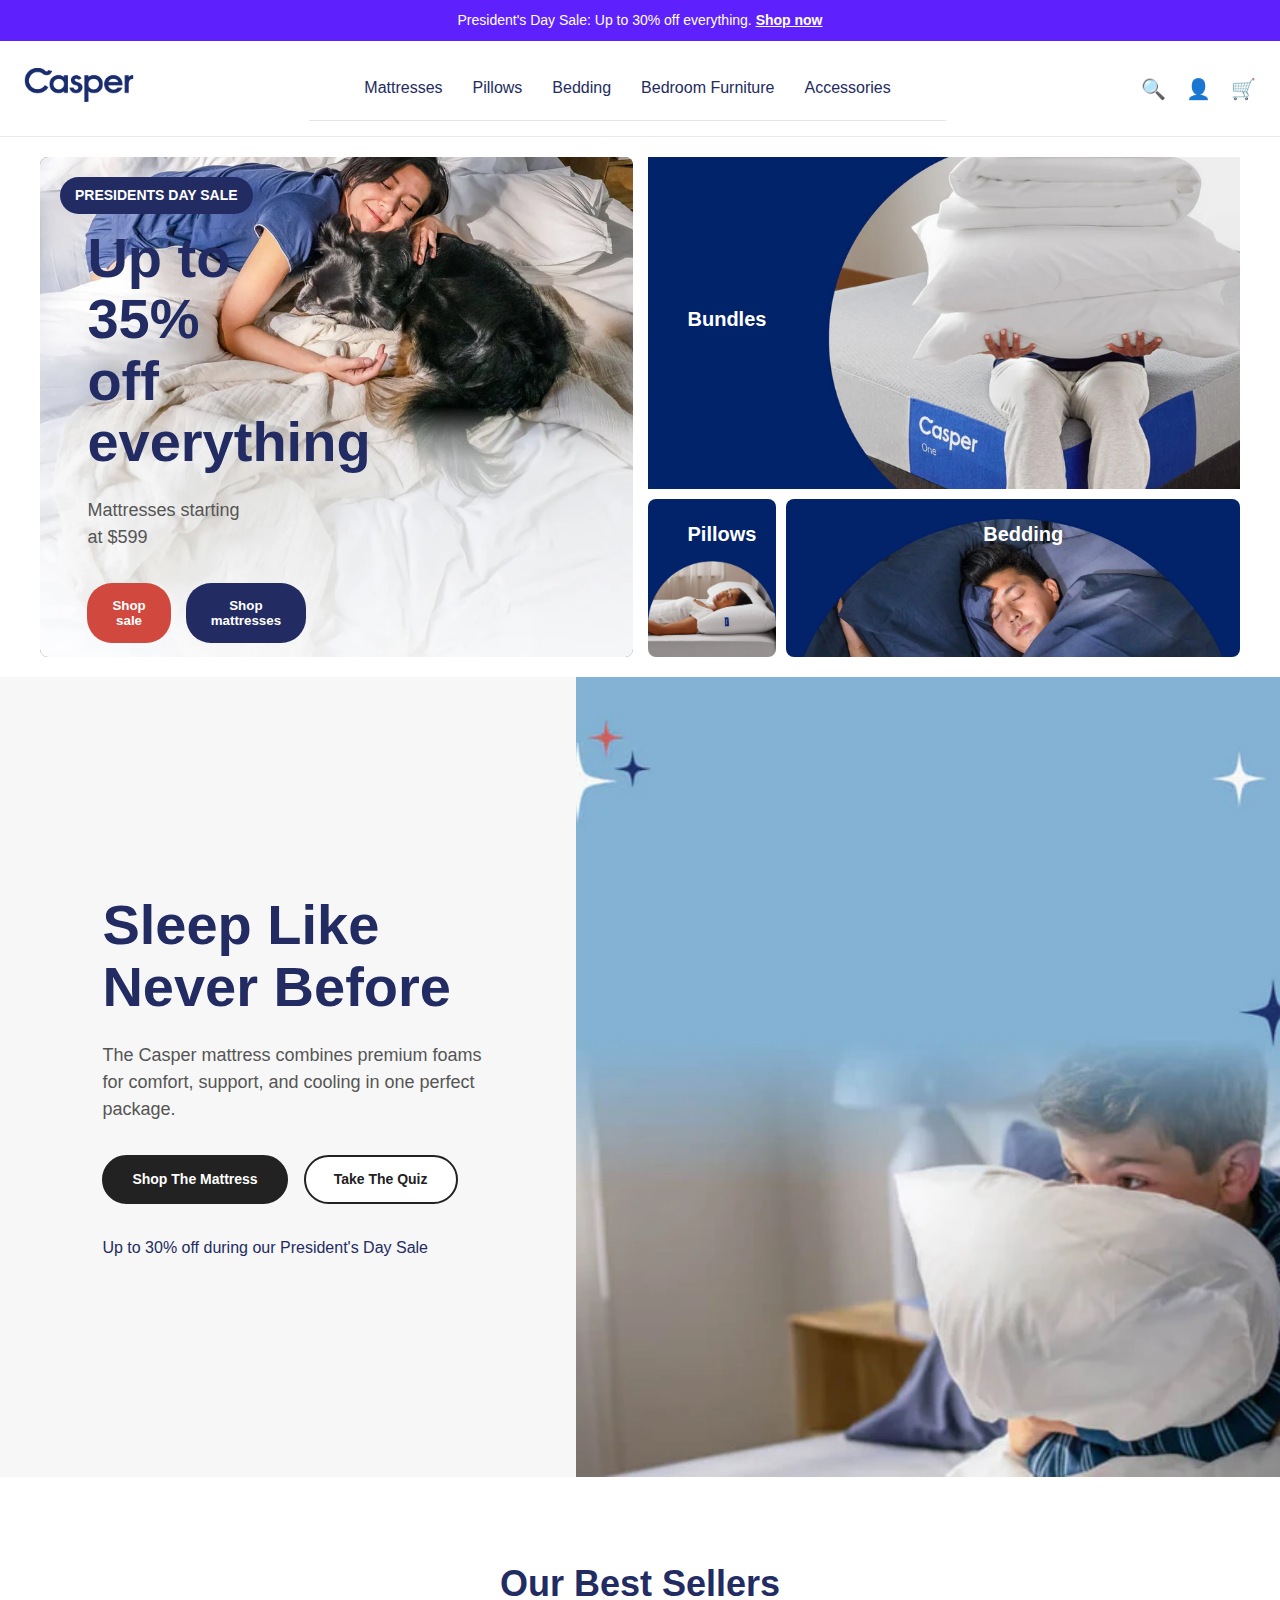
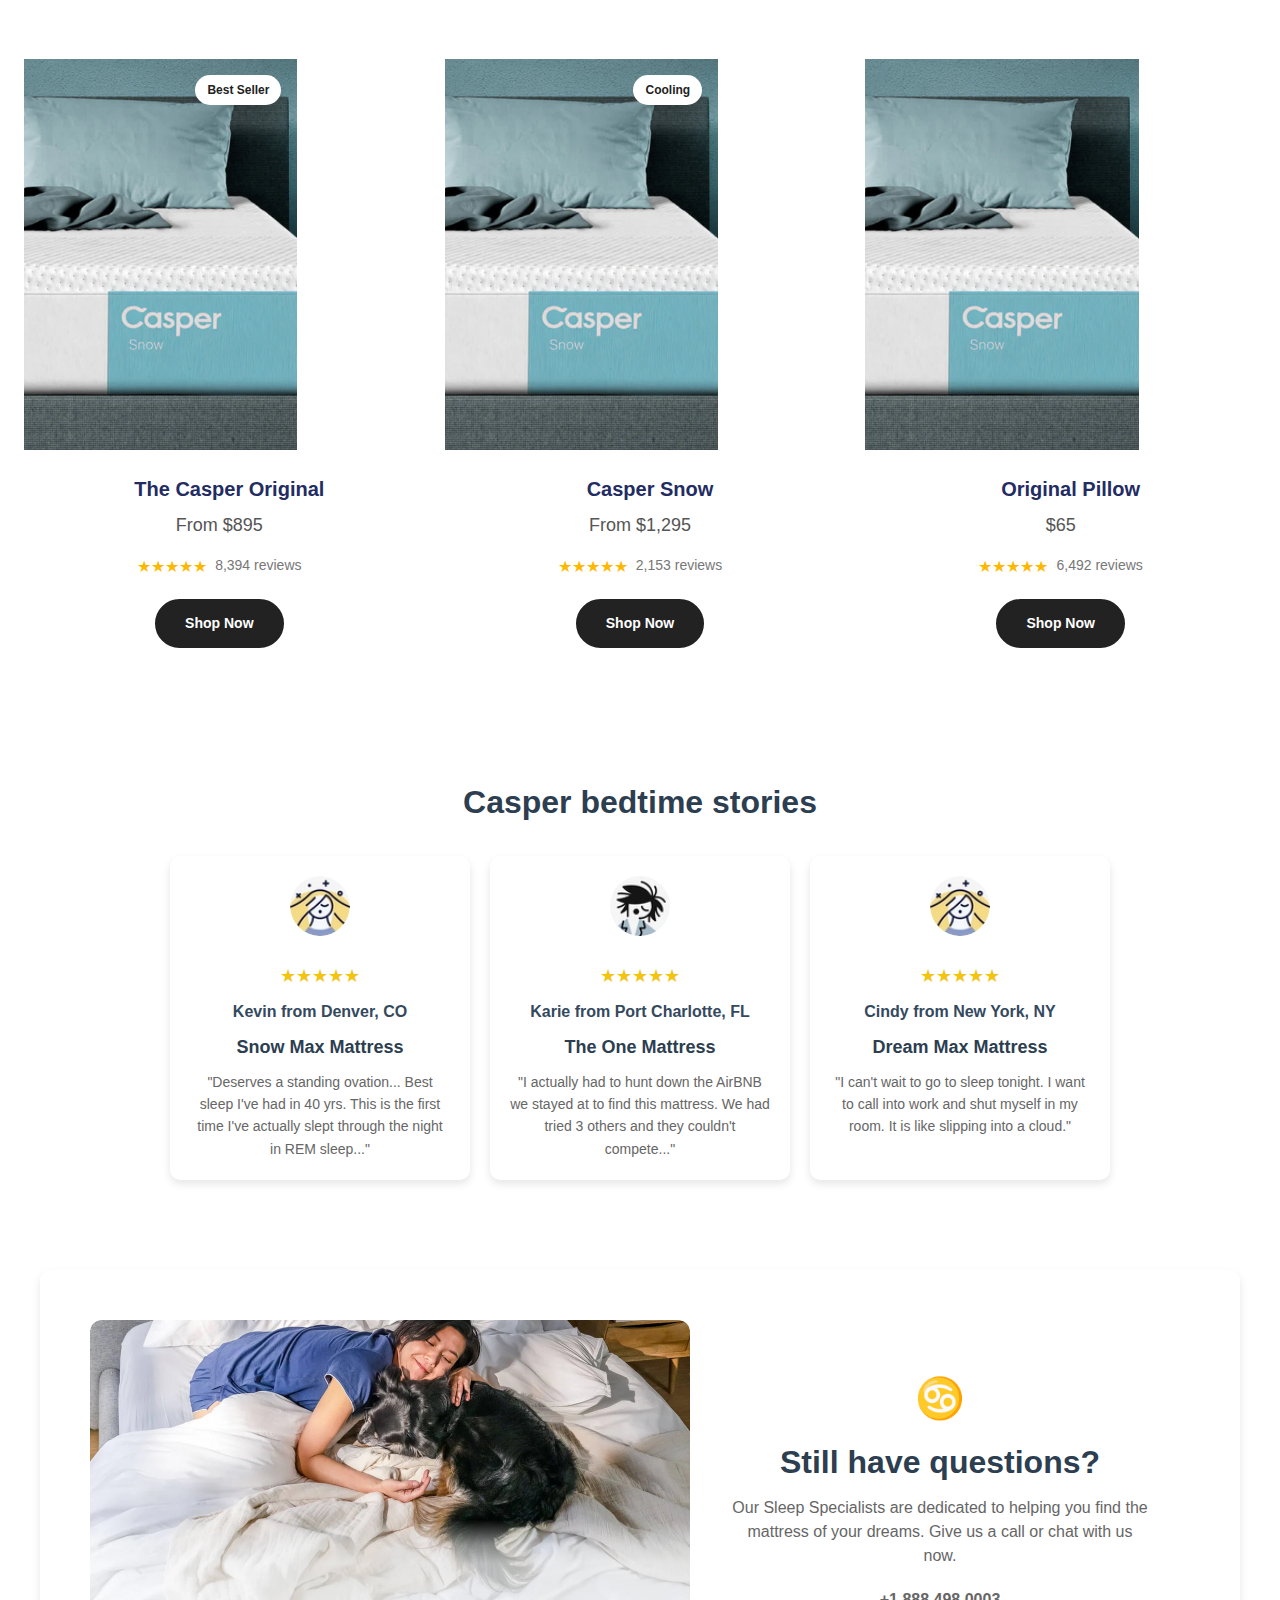
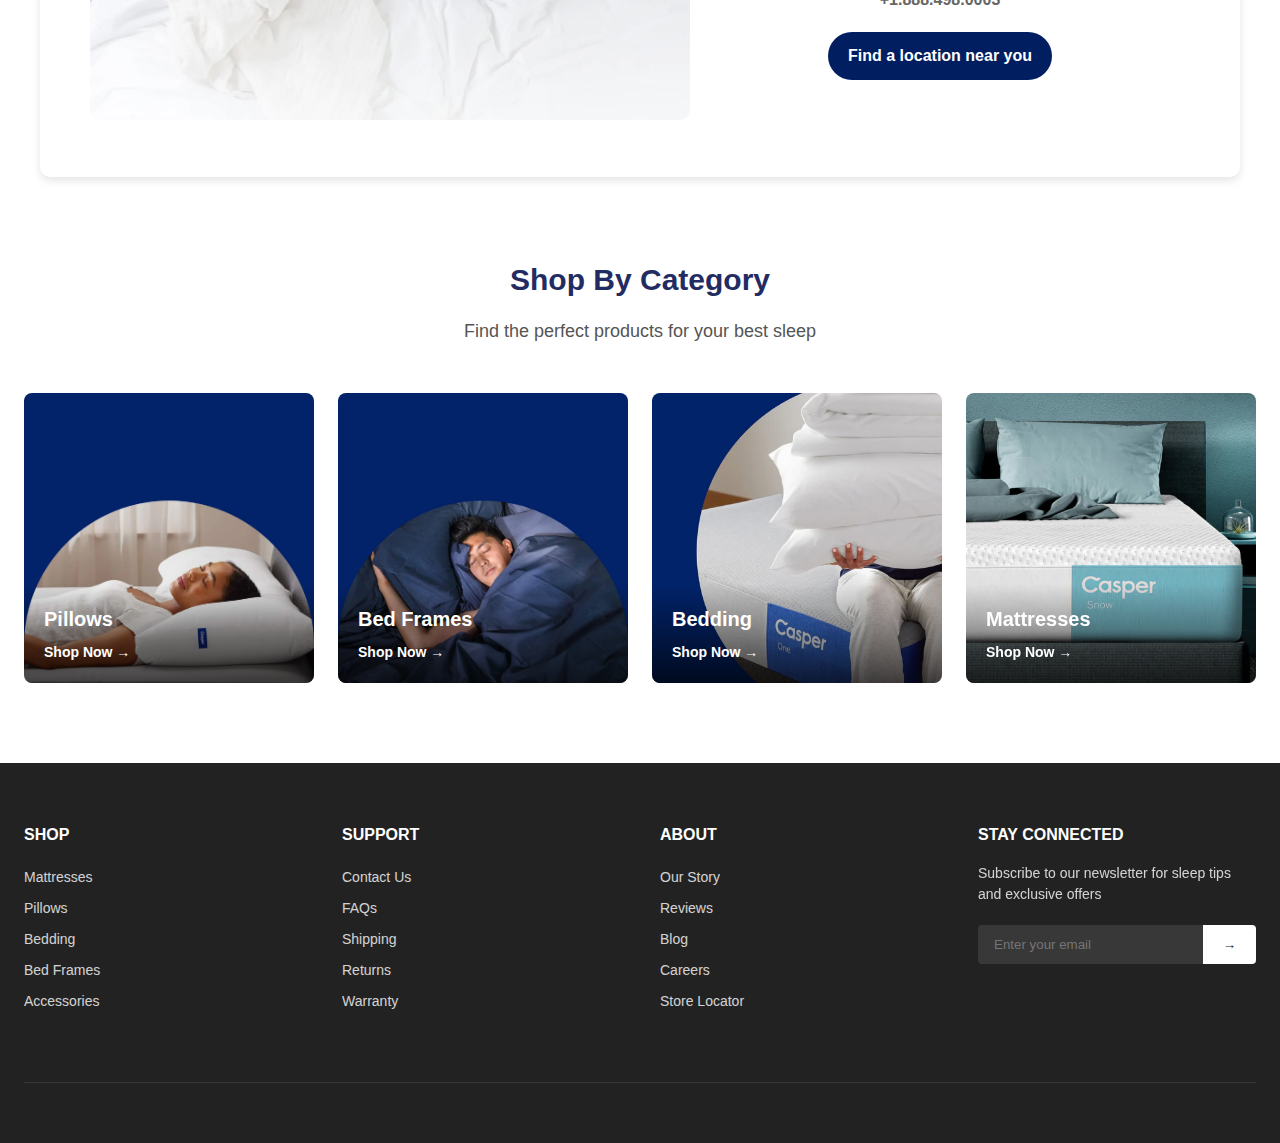
==== index.html @ 7352147d "Rename main.html to index.html" ====
<!DOCTYPE html>
<html lang="en">
<head>
    <meta charset="UTF-8">
    <meta name="viewport" content="width=device-width, initial-scale=1.0">
    <title>Casper | Award-Winning Sleep Products</title>
    <link rel="stylesheet" href="style.css">
</head>
<body>
    <!-- Announcement Bar -->
    <div class="announcement-bar">
        President's Day Sale: Up to 30% off everything. <a href="#">Shop now</a>
    </div>
    
    <!-- Header -->
    <header>
        <div class="container">
            <div class="header-content">
                <div class="mobile-menu-toggle">☰</div>
                <div class="logo">
                    <img src="source\Casper-Logo-PNG-File.png" alt="My Logo" class="logo-image">
                </div>
                <nav class="main-nav">
                    <a href="#" class="main-nav-item">Mattresses</a>
                    <a href="#" class="main-nav-item">Pillows</a>
                    <a href="#" class="main-nav-item">Bedding</a>
                    <a href="#" class="main-nav-item">Bedroom Furniture</a>
                    <a href="#" class="main-nav-item">Accessories</a>
                </nav>
                <div class="header-icons">
                    <a href="#" class="header-icon">🔍</a>
                    <a href="#" class="header-icon">👤</a>
                    <a href="#" class="header-icon">🛒</a>
                </div>
            </div>
        </div>
    </header>
     <!-- Hero section and product grid -->
     <div class="hero-container">
        <!-- Left hero section -->
        <div class="hero-left" >
            <img src="source\Prez-Day-HP-Hero-Category-V5-Opti.webp" alt="mattress with person and dog" class="hero-image" style=" width: 100% ; height: 100%;">
            <div class="sale-badge">PRESIDENTS DAY SALE</div>
            <div class="hero-content" style="margin-top: 5%;">
                <h1 class="hero-title">Up to 35% off everything</h1>
                <p class="hero-subtitle">Mattresses starting at $599</p>
                <div class="button-container">
                    <button class="red-button">Shop sale</button>
                    <button class="blue-button">Shop mattresses</button>
                </div>
            </div>
        </div>
        
        <!-- Right product sections -->
        <div class="product-grid">
            <div class="product-section" style="height: 100%; flex-direction: column; background-image: url('source/Category_Home_Page_Hero_Banner_TOP_3x2_BUNDLES.webp'); background-size: cover; background-position: center; background-repeat: no-repeat; color: white; padding: 20px;">
                <h2 class="product-title">Bundles</h2>
            </div>
            
            <div style="display: flex; gap: 10px; height: 50%;">
                <a href="page2.html" style="text-decoration: none; color: inherit;">
                <div class="product-section2" style="background-image: url('source/Category-Pillows-V2.webp'); background-size: cover; background-position: center; background-repeat: no-repeat; color: white; padding: 20px;">
                    <h2 class="product-title">Pillows</h2>
                </div>
            </a>
                <div class="product-section2" style="background-image: url('source/Category-Bedding-V2.webp'); background-size: cover; background-position: center; background-repeat: no-repeat; color: white; padding: 20px;">
                    <h2 class="product-title">Bedding</h2>
                </div>
            
            </div>
        </div>
    </div>
    
    <!-- Chat button -->
    <button class="chat-button">
        <span class="chat-icon">↻</span>
        Chat
    </button>

    <!-- Hero Section -->
    <section class="hero">
        <div class="hero-content">
            <h1 class="hero-title">Sleep Like Never Before</h1>
            <p class="hero-subtitle">The Casper mattress combines premium foams for comfort, support, and cooling in one perfect package.</p>
            <div class="hero-cta-container">
                <a href="#" class="btn btn-primary">Shop The Mattress</a>
                <a href="#" class="btn btn-secondary">Take The Quiz</a>
            </div>
            <p>Up to 30% off during our President's Day Sale</p>
        </div>
        <div class="hero-image">
            <img src="source/Presidents_Day_Sale_-_Skinny_banner_Mobile_v3.webp" alt="Casper mattress in stylish bedroom">
        </div>
    </section>
    
    <!-- Featured Products Section -->
    <section class="featured-products">
        <div class="container">
            <h2 class="section-title">Our Best Sellers</h2>
            <div class="products-grid">
                <div class="product-card">
                    <div class="product-image">
                        <img src="source/Snow-Scale-Correction-Opti.webp" alt="Casper Original Mattress">
                        <div class="product-badge">Best Seller</div>
                    </div>
                    <h3 class="product-title">The Casper Original</h3>
                    <p class="product-price">From $895</p>
                    <div class="product-rating">
                        <div class="product-rating-stars">★★★★★</div>
                        <div class="product-rating-count">8,394 reviews</div>
                    </div>
                    <a href="#" class="btn btn-primary">Shop Now</a>
                </div>
                
                <div class="product-card">
                    <div class="product-image">
                        <img src="source/Snow-Scale-Correction-Opti.webp" alt="Casper Snow Mattress">
                        <div class="product-badge">Cooling</div>
                    </div>
                    <h3 class="product-title">Casper Snow</h3>
                    <p class="product-price">From $1,295</p>
                    <div class="product-rating">
                        <div class="product-rating-stars">★★★★★</div>
                        <div class="product-rating-count">2,153 reviews</div>
                    </div>
                    <a href="#" class="btn btn-primary">Shop Now</a>
                </div>
                
                <div class="product-card">
                    <div class="product-image">
                        <img src="source/Snow-Scale-Correction-Opti.webp" alt="Casper Original Pillow">
                    </div>
                    <h3 class="product-title">Original Pillow</h3>
                    <p class="product-price">$65</p>
                    <div class="product-rating">
                        <div class="product-rating-stars">★★★★★</div>
                        <div class="product-rating-count">6,492 reviews</div>
                    </div>
                    <a href="#" class="btn btn-primary">Shop Now</a>
                </div>
            </div>
        </div>
    </section>
    
    <!-- Testimonial Section -->
    <section class="testimonial-section">
        <h2 class="testimonial-title">Casper bedtime stories</h2>
        <div class="testimonial-container">
            <div class="testimonial-card">
                <img src="source/Mermaid_Hair.avif" alt="User Avatar" class="testimonial-avatar">
                <div class="testimonial-stars">★★★★★</div>
                <p class="testimonial-name">Kevin from Denver, CO</p>
                <h3 class="testimonial-product">Snow Max Mattress</h3>
                <p class="testimonial-text">"Deserves a standing ovation... Best sleep I've had in 40 yrs. This is the first time I've actually slept through the night in REM sleep..."</p>
            </div>

            <div class="testimonial-card">
                <img src="source/Messy_Hair.webp" alt="User Avatar" class="testimonial-avatar">
                <div class="testimonial-stars">★★★★★</div>
                <p class="testimonial-name">Karie from Port Charlotte, FL</p>
                <h3 class="testimonial-product">The One Mattress</h3>
                <p class="testimonial-text">"I actually had to hunt down the AirBNB we stayed at to find this mattress. We had tried 3 others and they couldn't compete..."</p>
            </div>

            <div class="testimonial-card">
                <img src="source/Mermaid_Hair.avif" alt="User Avatar" class="testimonial-avatar">
                <div class="testimonial-stars">★★★★★</div>
                <p class="testimonial-name">Cindy from New York, NY</p>
                <h3 class="testimonial-product">Dream Max Mattress</h3>
                <p class="testimonial-text">"I can't wait to go to sleep tonight. I want to call into work and shut myself in my room. It is like slipping into a cloud."</p>
            </div>
        </div>
    </section>
    
    <!-- Help Section -->
    <section class="help-section">
        <div class="help-image">
            <img src="source/Prez-Day-HP-Hero-Category-V5-Opti.webp" alt="Casper Store">
        </div>
        <div class="help-content">
            <div class="help-icon">♋</div>
            <h2>Still have questions?</h2>
            <p>Our Sleep Specialists are dedicated to helping you find the mattress of your dreams. Give us a call or chat with us now.</p>
            <p class="phone-number">+1.888.498.0003</p>
            <button class="help-button">Find a location near you</button>
        </div>
    </section>
    
    <!-- Collections Section -->
    <section class="collections">
        <div class="container">
            <h2 class="collections-title">Shop By Category</h2>
            <p class="collections-subtitle">Find the perfect products for your best sleep</p>
            <div class="collections-grid">
                <div class="collection-card">
                    <img src="source/Category-Pillows-V2.webp" alt="Pillows" class="collection-image">
                    <div class="collection-overlay">
                        <h3 class="collection-title">Pillows</h3>
                        <a href="#" class="collection-link">Shop Now →</a>
                    </div>
                </div>
                
                <div class="collection-card">
                    <img src="source/Category-Bedding-V2.webp" alt="Bed Frames" class="collection-image">
                    <div class="collection-overlay">
                        <h3 class="collection-title">Bed Frames</h3>
                        <a href="#" class="collection-link">Shop Now →</a>
                    </div>
                </div>
                
                <div class="collection-card">
                    <img src="source/Category_Home_Page_Hero_Banner_TOP_3x2_BUNDLES.webp" alt="Bedding" class="collection-image">
                    <div class="collection-overlay">
                        <h3 class="collection-title">Bedding</h3>
                        <a href="#" class="collection-link">Shop Now →</a>
                    </div>
                </div>
                
                <div class="collection-card">
                    <img src="source/Snow-Scale-Correction-Opti.webp" alt="Mattresses" class="collection-image">
                    <div class="collection-overlay">
                        <h3 class="collection-title">Mattresses</h3>
                        <a href="#" class="collection-link">Shop Now →</a>
                    </div>
                </div>
            </div>
        </div>
    </section>
    
    <!-- Footer -->
    <footer>
        <div class="container">
            <div class="footer-content">
                <div class="footer-column">
                    <h3>Shop</h3>
                    <ul class="footer-links">
                        <li class="footer-link"><a href="#">Mattresses</a></li>
                        <li class="footer-link"><a href="#">Pillows</a></li>
                        <li class="footer-link"><a href="#">Bedding</a></li>
                        <li class="footer-link"><a href="#">Bed Frames</a></li>
                        <li class="footer-link"><a href="#">Accessories</a></li>
                    </ul>
                </div>
                
                <div class="footer-column">
                    <h3>Support</h3>
                    <ul class="footer-links">
                        <li class="footer-link"><a href="#">Contact Us</a></li>
                        <li class="footer-link"><a href="#">FAQs</a></li>
                        <li class="footer-link"><a href="#">Shipping</a></li>
                        <li class="footer-link"><a href="#">Returns</a></li>
                        <li class="footer-link"><a href="#">Warranty</a></li>
                    </ul>
                </div>
                
                <div class="footer-column">
                    <h3>About</h3>
                    <ul class="footer-links">
                        <li class="footer-link"><a href="#">Our Story</a></li>
                        <li class="footer-link"><a href="#">Reviews</a></li>
                        <li class="footer-link"><a href="#">Blog</a></li>
                        <li class="footer-link"><a href="#">Careers</a></li>
                        <li class="footer-link"><a href="#">Store Locator</a></li>
                    </ul>
                </div>
                
                <div class="footer-column newsletter">
                    <h3>Stay Connected</h3>
                    <p class="newsletter-description">Subscribe to our newsletter for sleep tips and exclusive offers</p>
                    <form class="newsletter-form">
                        <input type="email" placeholder="Enter your email" class="newsletter-input">
                        <button type="submit" class="newsletter-button">→</button>
                    </form>
                </div>
            </div>
            
            <div class="footer-bottom">
                <div class="footer-logo">
    </footer>
</body>
</html>
---- style.css ----
/* Reset and Base Styles */
        * {
            margin: 0;
            padding: 0;
            box-sizing: border-box;
            font-family: 'Helvetica Neue', Arial, sans-serif;
        }
        
        body {
            color: #212121;
            line-height: 1.5;
            font-size: 16px;
            background-color: #FFFFFF;
        }
        * {
            margin: 0;
            padding: 0;
            box-sizing: border-box;
            font-family: 'Helvetica Neue', Arial, sans-serif;
        }
        
        body {
            background-color: #fff;
            color: #232c62;
        }
        
        /* Top navigation bar */
        .top-nav {
            background-color: #232c62;
            color: white;
            display: flex;
            justify-content: space-between;
            align-items: center;
            padding: 12px 40px;
        }
        
        .nav-left, .nav-right {
            display: flex;
            align-items: center;
        }
        
        .store-link {
            color: white;
            text-decoration: none;
            display: flex;
            align-items: center;
        }
        
        .location-icon {
            margin-right: 8px;
        }
        
        .nav-arrow {
            margin: 0 15px;
            font-size: 18px;
            cursor: pointer;
        }
        
        .support-info {
            text-align: center;
        }
        
        .friend-link {
            color: white;
            text-decoration: none;
            display: flex;
            align-items: center;
        }
        
        /* Main navigation */
        .main-nav {
            display: flex;
            justify-content: space-between;
            align-items: center;
            padding: 20px 40px;
            border-bottom: 1px solid #e6e6e6;
        }
        
        .logo {
            width: 150px;
        }
        
        .nav-links {
            display: flex;
            list-style: none;
            margin-left: 40px;
        }
        
        .nav-links li {
            margin: 0 15px;
        }
        
        .nav-links a {
            text-decoration: none;
            color: #232c62;
            font-weight: 500;
        }
        
        .nav-links a.sale {
            color: #d0483e;
        }
        
        .nav-right-items {
            display: flex;
            align-items: center;
        }
        
        .search-icon, .cart-icon {
            margin-left: 20px;
            font-size: 20px;
            cursor: pointer;
        }
        
        /* Hero section */
        .hero-container {
            display: flex;
            margin-top: 20px;
            padding: 0 40px;
            margin-bottom: 20px;
        }
        
        .hero-left {
            flex: 1;
            position: relative;
            background-color: #5a5a5a;
            border-radius: 8px;
            overflow: hidden;
            margin-right: 5px;
            height: 500px; /* Set a fixed height */
        }
        
        .sale-badge {
            position: absolute;
            background-color: #232c62;
            color: white;
            padding: 8px 15px;
            border-radius: 20px;
            top: 20px;
            left: 20px;
            font-weight: bold;
            font-size: 14px;
        }
        
        .hero-content {
            padding: 40px;
            position: absolute;
            bottom: 0;
            width: 100%;
        }
        
        .hero-title {
            font-size: 36px;
            font-weight: bold;
            color: #232c62;
            margin-bottom: 10px;
        }
        
        .hero-subtitle {
            font-size: 16px;
            color: #232c62;
            margin-bottom: 20px;
        }
        
        .hero-image {
            width: 100%;
            height: 100%;
            object-fit: cover;
        }
        
        .button-container {
            display: flex;
            gap: 15px;
            margin-top: 20px;
        }
        
        .red-button {
            background-color: #d0483e;
            color: white;
            border: none;
            padding: 15px 25px;
            border-radius: 25px;
            font-weight: bold;
            cursor: pointer;
        }
        
        .blue-button {
            background-color: #232c62;
            color: white;
            border: none;
            padding: 15px 25px;
            border-radius: 25px;
            font-weight: bold;
            cursor: pointer;
        }
        
        /* Product sections */
        .product-grid {
            flex: 1;
            display: flex;
            flex-direction: column;
            gap: 10px;
            margin-left: 10px;
            height: 500px; /* Set the same fixed height */
        }
        
        .product-section {
            background-color: #232c62;
            color: white;
            padding: 20px;
            display: flex;
            flex-direction: row;
            justify-content: center;
            height: 50%;
            position: relative;
            overflow: hidden;
    
        }
        .product-section2 {
            background-color: #232c62;
            color: white;
            border-radius: 8px;
            padding: 20px;
            display: flex;
            flex-direction: row;
            justify-content: center;
            height: 100%;
            position: relative;
            overflow: hidden;
            flex: 1;
            cursor: pointer;
            transition: transform 0.3s ease;
        }
        .product-section2:hover {
            transform: scale(1.02);
        }
        .product-title {
            font-size: 24px;
            font-weight: bold;
            z-index: 1;
            margin-left: 20px;
        }
        
        .product-image {
            position: absolute;
            right: 0;
            bottom: 0;
            width: 70%;
            height: auto;
            object-fit: contain;
        }
        
        /* Chat button */
        .chat-button {
            position: fixed;
            bottom: 20px;
            right: 20px;
            background-color: #25a2c3;
            color: white;
            border: none;
            border-radius: 50px;
            padding: 12px 25px;
            display: flex;
            align-items: center;
            cursor: pointer;
            font-weight: bold;
        }
        
        .chat-icon {
            margin-right: 8px;
        }
        a {
            text-decoration: none;
            color: inherit;
        }
        
        img {
            max-width: 100%;
        }
        
        /* Utility Classes */
        .container {
            max-width: 1400px;
            margin: 0 auto;
            padding: 0 24px;
        }
        
        .btn {
            display: inline-block;
            padding: 12px 28px;
            border-radius: 50px;
            font-weight: 600;
            font-size: 14px;
            text-align: center;
            cursor: pointer;
            transition: all 0.2s ease;
        }
        
        .btn-primary {
            background-color: #222222;
            color: white;
            border: 2px solid #222222;
        }
        
        .btn-primary:hover {
            background-color: #333333;
        }
        
        .btn-secondary {
            background-color: white;
            color: #222222;
            border: 2px solid #222222;
        }
        
        .btn-secondary:hover {
            background-color: #f5f5f5;
        }
        
        /* Header */
        header {
            position: sticky;
            top: 0;
            z-index: 100;
            background-color: white;
            border-bottom: 1px solid #eaeaea;
        }
        
        .announcement-bar {
            background-color: #5E21FE;
            color: white;
            text-align: center;
            padding: 10px 0;
            font-size: 14px;
        }
        
        .announcement-bar a {
            text-decoration: underline;
            font-weight: 600;
        }
        
        .header-content {
            display: flex;
            justify-content: space-between;
            align-items: center;
            padding: 15px 0;
        }
        
        .logo {
            width: 110px;
        }
        
        .logo img {
            width: 100%;
        }
        
        .main-nav {
            display: flex;
        }
        
        .main-nav-item {
            margin: 0 15px;
            font-weight: 500;
            position: relative;
        }
        
        .main-nav-item::after {
            content: '';
            position: absolute;
            bottom: -5px;
            left: 0;
            width: 0;
            height: 2px;
            background-color: #222222;
            transition: width 0.2s ease;
        }
        
        .main-nav-item:hover::after {
            width: 100%;
        }
        
        .header-icons {
            display: flex;
            align-items: center;
        }
        
        .header-icon {
            margin-left: 20px;
            font-size: 20px;
        }
        
        .mobile-menu-toggle {
            display: none;
            font-size: 24px;
        }
        
        /* Hero Section */
        .hero {
            position: relative;
            background-color: #F7F7F7;
            height: 90vh;
            max-height: 800px;
            display: flex;
            align-items: center;
            overflow: hidden;
        }
        
        .hero-content {
            width: 45%;
            padding-left: 8%;
            position: relative;
            z-index: 2;
        }
        
        .hero-title {
            font-size: 56px;
            line-height: 1.1;
            font-weight: 700;
            margin-bottom: 24px;
        }
        
        .hero-subtitle {
            font-size: 18px;
            color: #555555;
            margin-bottom: 32px;
            max-width: 90%;
        }
        
        .hero-cta-container {
            display: flex;
            gap: 16px;
            margin-bottom: 32px;
        }
        
        .hero-image {
            position: absolute;
            right: 0;
            top: 0;
            width: 55%;
            height: 100%;
        }
        
        .hero-image img {
            width: 100%;
            height: 100%;
            object-fit: cover;
        }
        
        /* Featured Products Section */
        .featured-products {
            padding: 80px 0;
        }
        
        .section-title {
            text-align: center;
            font-size: 36px;
            font-weight: 700;
            margin-bottom: 48px;
        }
        
        .products-grid {
            display: grid;
            grid-template-columns: repeat(3, 1fr);
            gap: 30px;
        }
        
        .product-card {
            text-align: center;
            transition: transform 0.3s ease;
        }
        
        .product-card:hover {
            transform: translateY(-10px);
        }
        
        .product-image {
            margin-bottom: 24px;
            position: relative;
            padding-bottom: 100%;
            overflow: hidden;
            background-color: #f7f7f7;
        }
        
        .product-image img {
            position: absolute;
            top: 0;
            left: 0;
            width: 100%;
            height: 100%;
            object-fit: cover;
            transition: transform 0.5s ease;
        }
        
        .product-card:hover .product-image img {
            transform: scale(1.05);
        }
        
        .product-badge {
            position: absolute;
            top: 16px;
            right: 16px;
            background-color: white;
            color: #222222;
            padding: 6px 12px;
            border-radius: 20px;
            font-size: 12px;
            font-weight: 600;
            z-index: 2;
        }
        
        .product-title {
            font-size: 20px;
            font-weight: 600;
            margin-bottom: 8px;
        }
        
        .product-price {
            font-size: 18px;
            color: #555555;
            margin-bottom: 16px;
        }
        
        .product-rating {
            display: flex;
            justify-content: center;
            margin-bottom: 20px;
            color: #FFB800;
        }
        
        .product-rating-stars {
            margin-right: 8px;
        }
        
        .product-rating-count {
            color: #777777;
            font-size: 14px;
        }
        
        /* Collections Section */
        .collections {
            padding: 40px 0 80px;
        }
        
        .collections-title {
            text-align: center;
            font-size: 30px;
            font-weight: 700;
            margin-bottom: 16px;
        }
        
        .collections-subtitle {
            text-align: center;
            font-size: 18px;
            color: #555555;
            margin-bottom: 48px;
            max-width: 700px;
            margin-left: auto;
            margin-right: auto;
        }
        
        .collections-grid {
            display: grid;
            grid-template-columns: repeat(4, 1fr);
            gap: 24px;
        }
        
        .collection-card {
            position: relative;
            overflow: hidden;
            border-radius: 8px;
            aspect-ratio: 1/1;
        }
        
        .collection-image {
            width: 100%;
            height: 100%;
            object-fit: cover;
            transition: transform 0.5s ease;
        }
        
        .collection-card:hover .collection-image {
            transform: scale(1.05);
        }
        
        .collection-overlay {
            position: absolute;
            bottom: 0;
            left: 0;
            right: 0;
            padding: 20px;
            background: linear-gradient(to top, rgba(0,0,0,0.7) 0%, rgba(0,0,0,0) 100%);
            color: white;
        }
        
        .collection-title {
            font-size: 20px;
            font-weight: 600;
            margin-bottom: 8px;
        }
        
        .collection-link {
            font-size: 14px;
            font-weight: 600;
            display: flex;
            align-items: center;
        }
        
        .collection-link svg {
            margin-left: 8px;
            transition: transform 0.2s ease;
        }
        
        .collection-card:hover .collection-link svg {
            transform: translateX(5px);
        }
        
        /* Features Section */
        .features {
            background-color: #F7F7F7;
            padding: 80px 0;
        }
        
        .features-grid {
            display: grid;
            grid-template-columns: repeat(3, 1fr);
            gap: 40px;
        }
        
        .feature {
            text-align: center;
        }
        
        .feature-icon {
            font-size: 40px;
            margin-bottom: 24px;
            color: #222222;
        }
        
        .feature-title {
            font-size: 20px;
            font-weight: 600;
            margin-bottom: 12px;
        }
        
        .feature-description {
            font-size: 16px;
            color: #555555;
            max-width: 300px;
            margin: 0 auto;
        }
        
        /* Press Section */
        .press {
            padding: 80px 0;
            text-align: center;
        }
        
        .press-title {
            font-size: 30px;
            font-weight: 700;
            margin-bottom: 48px;
        }
        
        .press-logos {
            display: flex;
            justify-content: space-around;
            align-items: center;
            flex-wrap: wrap;
            margin-bottom: 48px;
        }
        
        .press-logo {
            margin: 20px;
            opacity: 0.6;
            transition: opacity 0.3s ease;
        }
        
        .press-logo:hover {
            opacity: 1;
        }
        
        .press-quote {
            font-size: 24px;
            font-style: italic;
            max-width: 800px;
            margin: 0 auto 24px;
            color: #333333;
        }
        
        .press-source {
            font-weight: 600;
            color: #555555;
        }
        
        /* Reviews Section */
        .reviews {
            background-color: #F7F7F7;
            padding: 80px 0;
        }
        
        .reviews-header {
            text-align: center;
            margin-bottom: 60px;
        }
        
        .reviews-title {
            font-size: 36px;
            font-weight: 700;
            margin-bottom: 16px;
        }
        
        .reviews-subtitle {
            font-size: 18px;
            color: #555555;
            max-width: 600px;
            margin: 0 auto;
        }
        
        .reviews-container {
            display: flex;
            overflow-x: auto;
            padding: 20px 0;
            scroll-snap-type: x mandatory;
            -webkit-overflow-scrolling: touch;
        }
        
        .review-card {
            flex: 0 0 350px;
            margin-right: 30px;
            scroll-snap-align: start;
            background-color: white;
            border-radius: 8px;
            padding: 30px;
            box-shadow: 0 5px 15px rgba(0,0,0,0.05);
        }
        
        .review-rating {
            color: #FFB800;
            font-size: 20px;
            margin-bottom: 16px;
        }
        
        .review-text {
            font-size: 16px;
            margin-bottom: 20px;
            line-height: 1.6;
        }
        
        .review-author {
            font-weight: 600;
        }
        
        .review-product {
            font-size: 14px;
            color: #777777;
            margin-top: 4px;
        }
        
        /* CTA Section */
        .cta {
            padding: 100px 0;
            text-align: center;
            background-color: #FFFFFF;
        }
        
        .cta-title {
            font-size: 36px;
            font-weight: 700;
            margin-bottom: 20px;
        }
        
        .cta-description {
            font-size: 18px;
            color: #555555;
            max-width: 600px;
            margin: 0 auto 32px;
        }
        
        .cta-buttons {
            display: flex;
            justify-content: center;
            gap: 16px;
        }
        
        /* Instagram Section */
        .instagram {
            padding: 80px 0;
        }
        
        .instagram-header {
            text-align: center;
            margin-bottom: 40px;
        }
        
        .instagram-title {
            font-size: 30px;
            font-weight: 700;
            margin-bottom: 16px;
        }
        
        .instagram-handle {
            font-size: 18px;
            color: #555555;
            display: flex;
            align-items: center;
            justify-content: center;
        }
        
        .instagram-handle svg {
            margin-right: 8px;
        }
        
        .instagram-grid {
            display: grid;
            grid-template-columns: repeat(4, 1fr);
            gap: 16px;
        }
        
        .instagram-post {
            position: relative;
            aspect-ratio: 1/1;
            overflow: hidden;
        }
        
        .instagram-image {
            width: 100%;
            height: 100%;
            object-fit: cover;
            transition: transform 0.5s ease;
        }
        
        .instagram-post:hover .instagram-image {
            transform: scale(1.05);
        }
        
        .instagram-overlay {
            position: absolute;
            top: 0;
            left: 0;
            right: 0;
            bottom: 0;
            background-color: rgba(0,0,0,0.3);
            opacity: 0;
            transition: opacity 0.3s ease;
            display: flex;
            justify-content: center;
            align-items: center;
            color: white;
        }
        
        .instagram-post:hover .instagram-overlay {
            opacity: 1;
        }
        
        /* Footer */
        footer {
            background-color: #222222;
            color: white;
            padding: 60px 0 30px;
        }
        
        .footer-content {
            display: grid;
            grid-template-columns: repeat(auto-fit, minmax(200px, 1fr));
            gap: 40px;
            margin-bottom: 60px;
        }
        
        .footer-column h3 {
            font-size: 16px;
            font-weight: 600;
            margin-bottom: 20px;
            text-transform: uppercase;
        }
        
        .footer-links {
            list-style: none;
        }
        
        .footer-link {
            margin-bottom: 10px;
            font-size: 14px;
            opacity: 0.8;
            transition: opacity 0.2s ease;
        }
        
        .footer-link:hover {
            opacity: 1;
        }
        
        .newsletter h3 {
            margin-bottom: 16px;
        }
        
        .newsletter-description {
            font-size: 14px;
            opacity: 0.8;
            margin-bottom: 20px;
        }
        
        .newsletter-form {
            display: flex;
        }
        
        .newsletter-input {
            flex-grow: 1;
            padding: 12px 16px;
            border: none;
            border-radius: 4px 0 0 4px;
            background-color: rgba(255,255,255,0.1);
            color: white;
        }
        
        .newsletter-button {
            padding: 0 20px;
            background-color: white;
            color: #222222;
            border: none;
            border-radius: 0 4px 4px 0;
            cursor: pointer;
        }
        
        .footer-bottom {
            display: flex;
            justify-content: space-between;
            align-items: center;
            padding-top: 30px;
            border-top: 1px solid rgba(255,255,255,0.1);
        }
        
        .footer-logo {
            width: 90px;
        }
        
        .social-links {
            display: flex;
        }
        
        .social-link {
            margin-left: 20px;
            font-size: 18px;
            opacity: 0.8;
            transition: opacity 0.2s ease;
        }
        
        .social-link:hover {
            opacity: 1;
        }
        
        .copyright {
            font-size: 12px;
            opacity: 0.6;
            margin-top: 20px;
        }
        
        /* Mobile Styles */
        @media (max-width: 991px) {
            .hero-content {
                width: 50%;
                padding-left: 5%;
            }
            
            .hero-title {
                font-size: 44px;
            }
            
            .products-grid,
            .collections-grid {
                grid-template-columns: repeat(2, 1fr);
            }
            
            .features-grid {
                grid-template-columns: 1fr;
                gap: 60px;
            }
            
            .instagram-grid {
                grid-template-columns: repeat(2, 1fr);
            }
        }
        
        @media (max-width: 767px) {
            .main-nav {
                display: none;
            }
            
            .mobile-menu-toggle {
                display: block;
            }
            
            .hero {
                height: auto;
                max-height: none;
                flex-direction: column;
            }
            
            .hero-content {
                width: 100%;
                padding: 60px 24px;
                text-align: center;
            }
            
            .hero-subtitle {
                max-width: 100%;
            }
            
            .hero-cta-container {
                justify-content: center;
            }
            
            .hero-image {
                position: relative;
                width: 100%;
                height: 300px;
            }
            
            .products-grid,
            .collections-grid,
            .instagram-grid {
                grid-template-columns: 1fr;
            }
            
            .press-logos {
                flex-direction: column;
            }
            
            .press-logo {
                margin: 10px 0;
            }
            
            .cta-buttons {
                flex-direction: column;
                gap: 16px;
            }
            
            .cta-buttons .btn {
                width: 100%;
            }
        }

/* Testimonial Section Styles */
.testimonial-section {
    max-width: 1200px;
    text-align: center;
    padding: 50px;
    margin: 0 auto;
}

.testimonial-title {
    font-size: 32px;
    color: #2c3e50;
    margin-bottom: 30px;
}

.testimonial-container {
    display: flex;
    gap: 20px;
    justify-content: center;
    flex-wrap: wrap;
}

.testimonial-card {
    background-color: white;
    padding: 20px;
    border-radius: 10px;
    box-shadow: 0 4px 8px rgba(0, 0, 0, 0.1);
    width: 300px;
    text-align: center;
    transition: transform 0.3s ease;
}

.testimonial-card:hover {
    transform: translateY(-5px);
}

.testimonial-avatar {
    width: 60px;
    height: 60px;
    border-radius: 50%;
    margin-bottom: 10px;
}

.testimonial-stars {
    color: #f1c40f;
    font-size: 18px;
    margin: 10px 0;
}

.testimonial-name {
    font-weight: bold;
    color: #34495e;
    margin: 10px 0;
}

.testimonial-product {
    font-size: 18px;
    color: #2c3e50;
    font-weight: bold;
    margin: 10px 0;
}

.testimonial-text {
    font-size: 14px;
    color: #666;
    margin-top: 10px;
    line-height: 1.6;
}

/* Help Section Styles */
.help-section {
    background-color: #f8f8f8;
    padding: 80px 40px;
    margin: 60px 0;
}

.help-container {
    max-width: 1200px;
    margin: 0 auto;
    display: flex;
    align-items: center;
    gap: 60px;
}

.help-image {
    flex: 1;
    border-radius: 12px;
    overflow: hidden;
}

.help-image img {
    width: 100%;
    height: 100%;
    object-fit: cover;
}

.help-content {
    flex: 1;
    text-align: center;
    max-width: 500px;
}

.help-icon {
    font-size: 48px;
    color: #232c62;
    margin-bottom: 24px;
}

.help-title {
    font-size: 36px;
    font-weight: 700;
    color: #232c62;
    margin-bottom: 20px;
}

.help-description {
    font-size: 18px;
    color: #666;
    margin-bottom: 24px;
    line-height: 1.6;
}

.help-phone {
    font-size: 24px;
    font-weight: 700;
    color: #232c62;
    margin-bottom: 24px;
}

.help-button {
    background-color: #232c62;
    color: white;
    padding: 16px 32px;
    border: none;
    border-radius: 50px;
    font-size: 16px;
    font-weight: 600;
    cursor: pointer;
    transition: background-color 0.3s ease;
}

.help-button:hover {
    background-color: #1b2248;
}

@media (max-width: 768px) {
    .help-container {
        flex-direction: column;
    }
    
    .help-content {
        padding: 0 20px;
    }
}

/* Help Section */
.help-section {
    display: flex;
    align-items: center;
    max-width: 1200px;
    background-color: white;
    padding: 50px;
    box-shadow: 0 4px 8px rgba(0, 0, 0, 0.1);
    border-radius: 10px;
    margin: 40px auto;
}

.help-image {
    flex: 1;
}

.help-image img {
    width: 100%;
    border-radius: 10px;
}

.help-content {
    flex: 1;
    padding: 40px;
    text-align: center;
}

.help-icon {
    font-size: 40px;
    color: #2c3e50;
    margin-bottom: 10px;
}

.help-content h2 {
    font-size: 32px;
    color: #2c3e50;
    margin-bottom: 10px;
}

.help-content p {
    font-size: 16px;
    color: #666;
    margin-bottom: 20px;
}

.phone-number {
    font-weight: bold;
    font-size: 18px;
    color: #2c3e50;
}

.help-button {
    background-color: #001e60;
    color: white;
    padding: 15px 20px;
    border: none;
    border-radius: 25px;
    font-size: 16px;
    cursor: pointer;
}

.help-button:hover {
    background-color: #003399;
}


header.page2-header {
  display: flex;
  justify-content: space-between;
  align-items: center;
  padding: 20px 40px;
  border-bottom: 1px solid #eee;
}

.logo.page2-logo {
  font-size: 28px;
  font-weight: bold;
  color: var(--primary-color);
}

nav.page2-nav ul {
  display: flex;
  list-style: none;
}

nav.page2-nav li {
  margin-left: 25px;
}

nav.page2-nav a {
  text-decoration: none;
  color: var(--dark-gray);
  font-weight: 500;
}

.hero.page2-hero {
  background-color: var(--light-gray);
  padding: 60px 40px;
  text-align: center;
}

.hero.page2-hero h1 {
  font-size: 48px;
  margin-bottom: 20px;
}

.hero.page2-hero p {
  font-size: 18px;
  color: var(--medium-gray);
  max-width: 600px;
  margin: 0 auto 30px;
  line-height: 1.5;
}

.product-grid.page2-product-grid {
  display: grid;
  grid-template-columns: repeat(auto-fill, minmax(300px, 1fr));
  gap: 30px;
  padding: 60px 40px;
  max-width: 1200px;
  margin: 0 auto;
}

.product-card.page2-product-card {
  border-radius: 8px;
  overflow: hidden;
  box-shadow: 0 4px 12px rgba(0,0,0,0.05);
  transition: transform 0.3s, box-shadow 0.3s;
}

.product-card.page2-product-card:hover {
  transform: translateY(-5px);
  box-shadow: 0 10px 20px rgba(0,0,0,0.1);
}

.product-image.page2-product-image {
  height: 250px;
  width: 100%;
  background-color: var(--light-gray);
  display: flex;
  align-items: center;
  justify-content: center;
}

.product-image.page2-product-image img {
  max-width: 80%;
  max-height: 80%;
}

.product-info.page2-product-info {
  padding: 20px;
}

.product-title.page2-product-title {
  font-size: 18px;
  font-weight: 600;
  margin-bottom: 10px;
}

.product-description.page2-product-description {
  font-size: 14px;
  color: var(--medium-gray);
  margin-bottom: 15px;
  line-height: 1.5;
}

.product-price.page2-product-price {
  font-size: 20px;
  font-weight: 700;
  margin-bottom: 15px;
}

.reviews.page2-reviews {
  display: flex;
  align-items: center;
  margin-bottom: 15px;
}

.star.page2-star {
  color: gold;
  margin-right: 2px;
}

.review-count.page2-review-count {
  font-size: 14px;
  color: var(--medium-gray);
  margin-left: 5px;
}

.button.page2-button {
  display: block;
  width: 100%;
  padding: 12px;
  background-color: var(--primary-color);
  color: var(--white);
  border: none;
  border-radius: 4px;
  font-size: 16px;
  font-weight: 600;
  cursor: pointer;
  text-align: center;
  text-decoration: none;
}

.features.page2-features {
  background-color: var(--light-gray);
  padding: 60px 40px;
  text-align: center;
}

.features.page2-features h2 {
  font-size: 36px;
  margin-bottom: 40px;
}

.feature-grid.page2-feature-grid {
  display: grid;
  grid-template-columns: repeat(auto-fill, minmax(250px, 1fr));
  gap: 30px;
  max-width: 1200px;
  margin: 0 auto;
}

.feature-card.page2-feature-card {
  background-color: var(--white);
  padding: 30px;
  border-radius: 8px;
  box-shadow: 0 4px 12px rgba(0,0,0,0.05);
}

.feature-icon.page2-feature-icon {
  font-size: 40px;
  color: var(--primary-color);
  margin-bottom: 20px;
}

.feature-title.page2-feature-title {
  font-size: 20px;
  font-weight: 600;
  margin-bottom: 15px;
}

.feature-description.page2-feature-description {
  font-size: 16px;
  color: var(--medium-gray);
  line-height: 1.5;
}

footer.page2-footer {
  background-color: var(--dark-gray);
  color: var(--white);
  padding: 60px 40px;
}

.footer-content.page2-footer-content {
  display: grid;
  grid-template-columns: repeat(auto-fill, minmax(200px, 1fr));
  gap: 40px;
  max-width: 1200px;
  margin: 0 auto;
}

.footer-column.page2-footer-column h3 {
  font-size: 18px;
  margin-bottom: 20px;
}

.footer-column.page2-footer-column ul {
  list-style: none;
}

.footer-column.page2-footer-column li {
  margin-bottom: 10px;
}

.footer-column.page2-footer-column a {
  color: #ccc;
  text-decoration: none;
}

.footer-column.page2-footer-column a:hover {
  color: var(--white);
}

.copyright.page2-copyright {
  text-align: center;
  margin-top: 40px;
  padding-top: 20px;
  border-top: 1px solid #555;
  color: #999;
  font-size: 14px;
}

/* Responsive */
@media (max-width: 768px) {
  header.page2-header {
    flex-direction: column;
    padding: 20px;
  }
  
  nav.page2-nav ul {
    margin-top: 20px;
  }
  
  .hero.page2-hero h1 {
    font-size: 36px;
  }
  
  .product-grid.page2-product-grid, .feature-grid.page2-feature-grid, .footer-content.page2-footer-content {
    grid-template-columns: 1fr;
  }
}
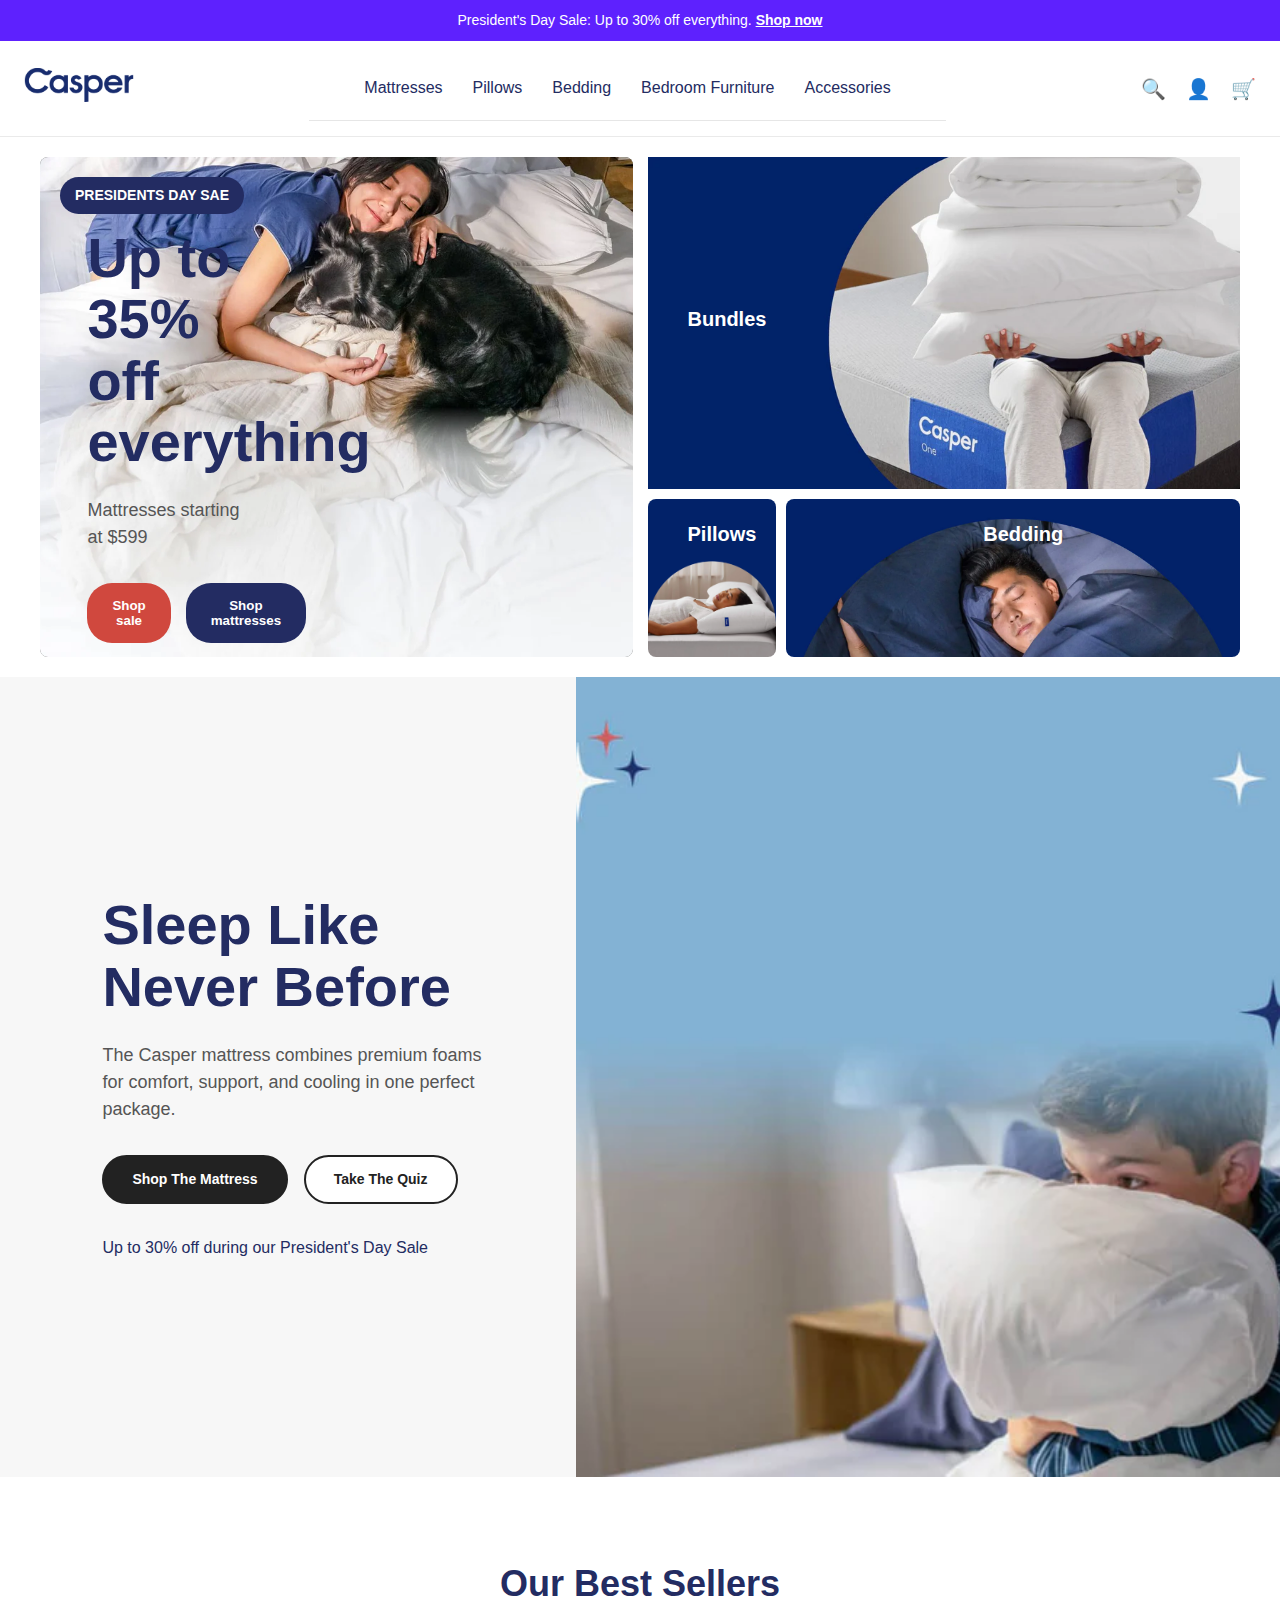
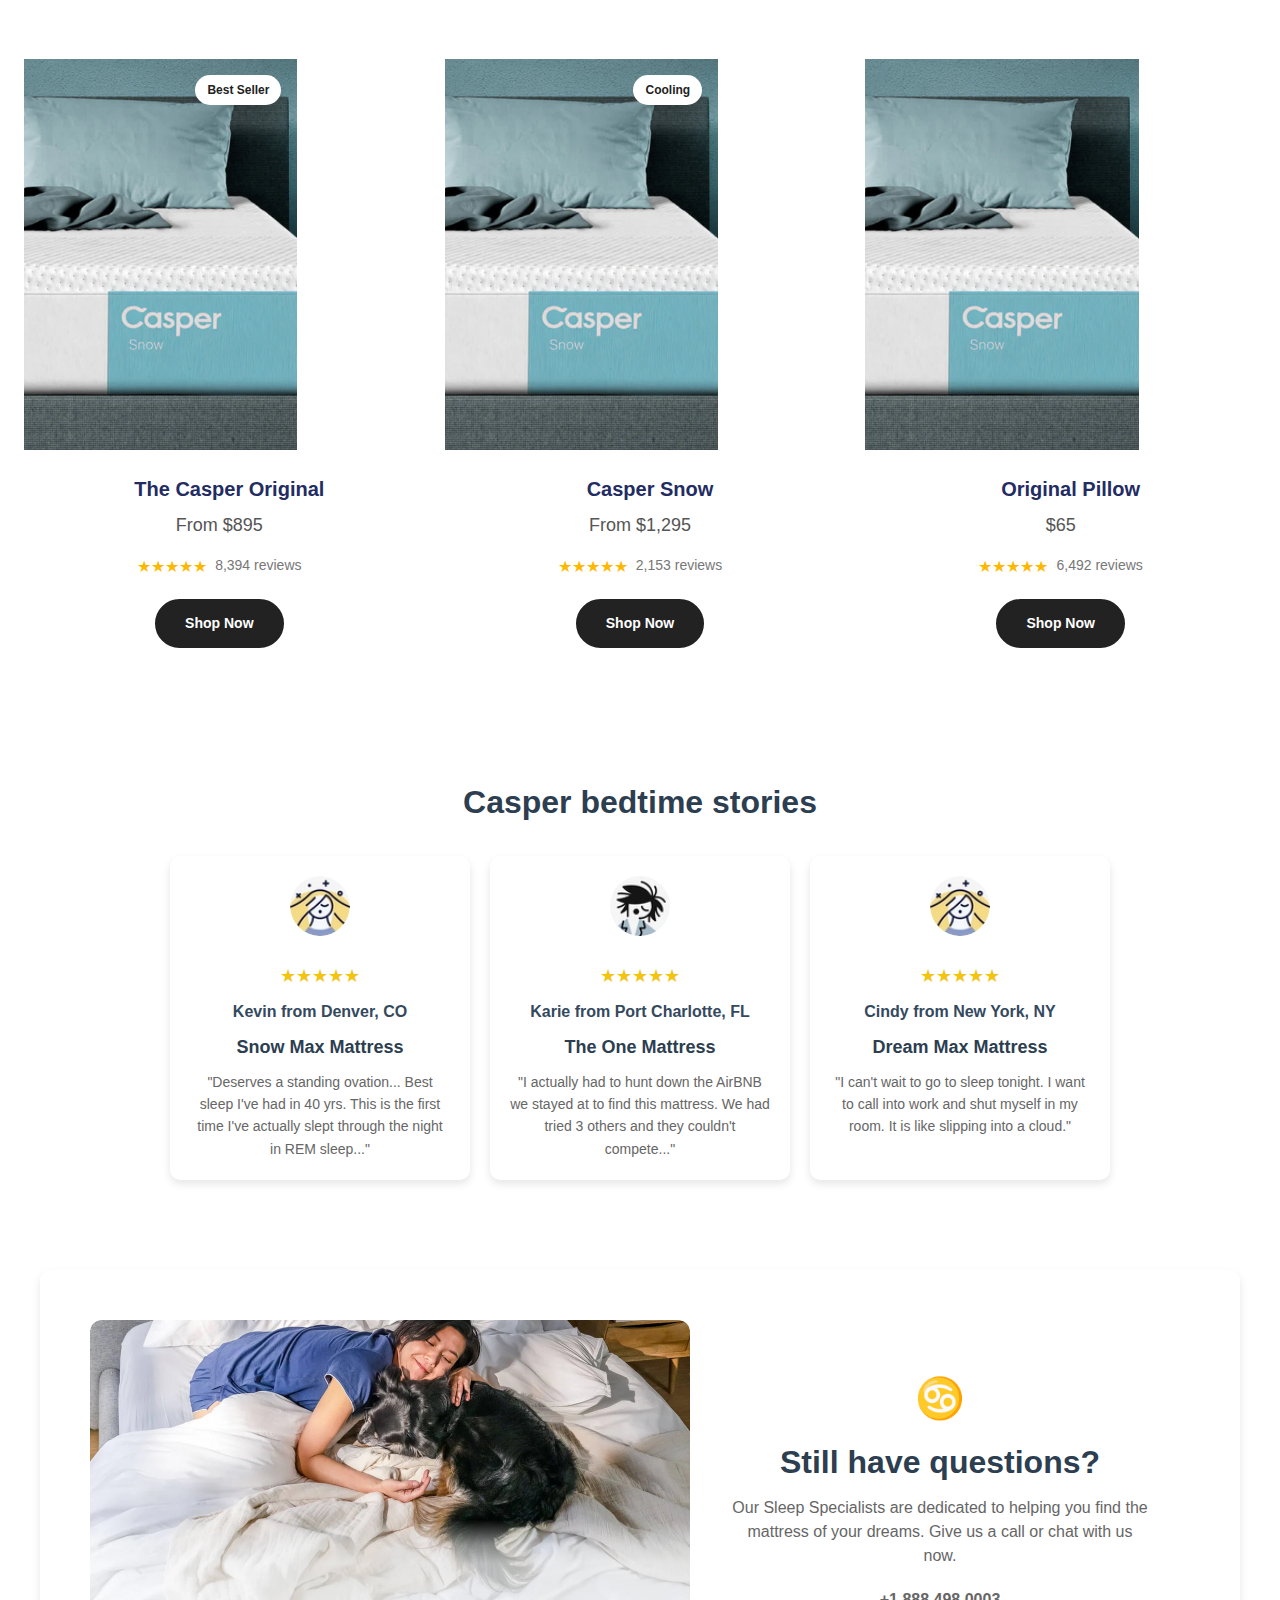
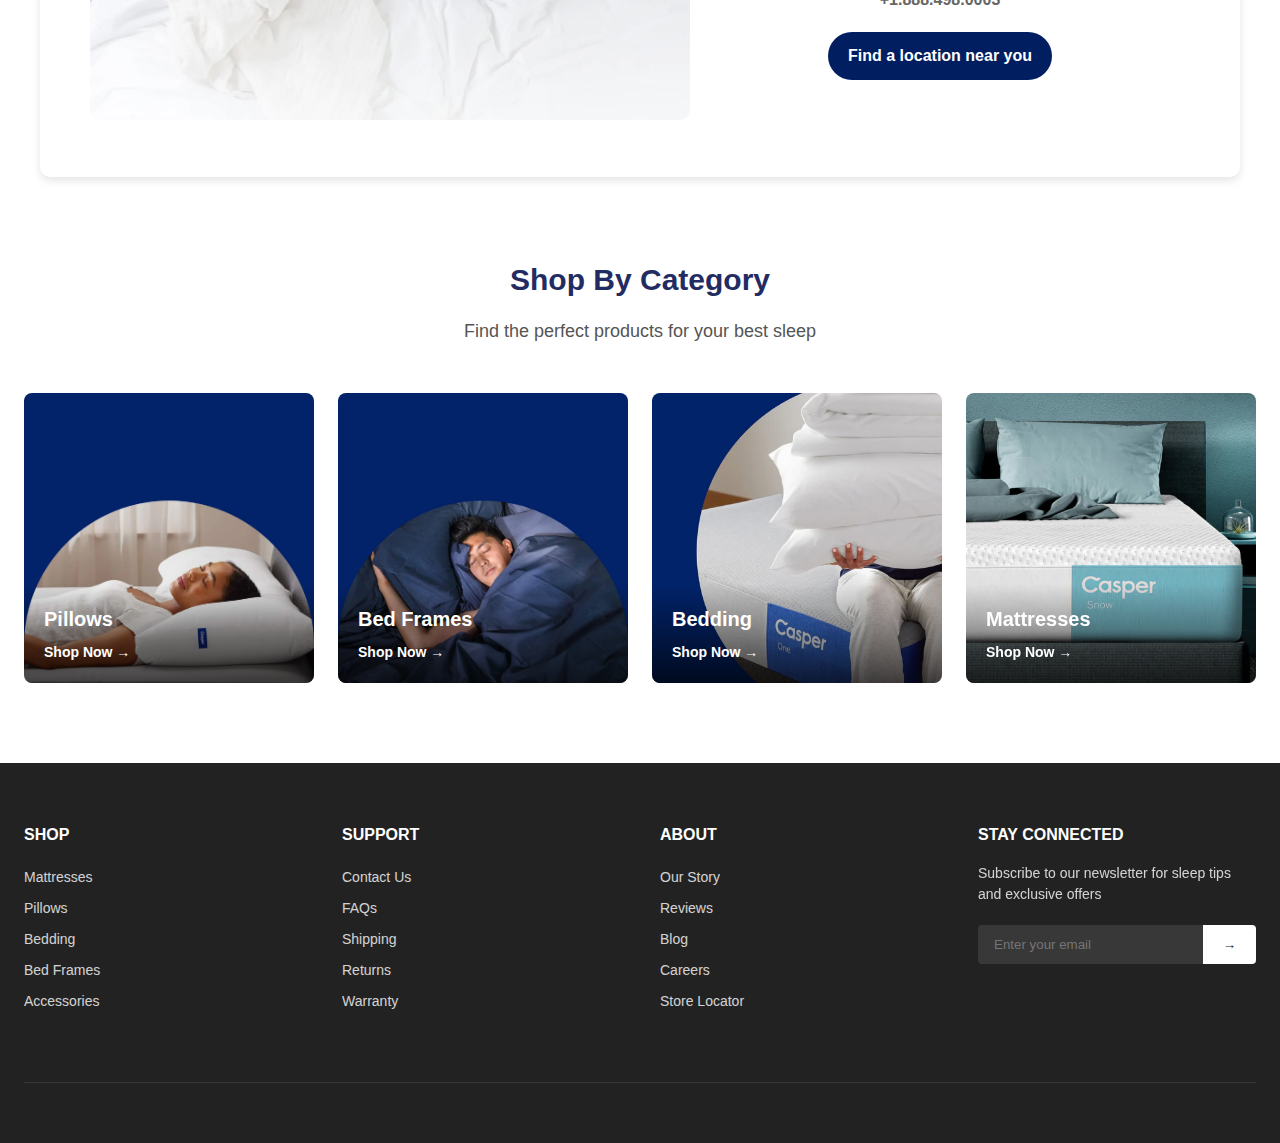
==== commit b906a378: "bug deploy" ====
--- a/index.html
+++ b/index.html
@@ -40,7 +40,7 @@
         <!-- Left hero section -->
         <div class="hero-left" >
             <img src="source\Prez-Day-HP-Hero-Category-V5-Opti.webp" alt="mattress with person and dog" class="hero-image" style=" width: 100% ; height: 100%;">
-            <div class="sale-badge">PRESIDENTS DAY SALE</div>
+            <div class="sale-badge">PRESIDENTS DAY SAE</div>
             <div class="hero-content" style="margin-top: 5%;">
                 <h1 class="hero-title">Up to 35% off everything</h1>
                 <p class="hero-subtitle">Mattresses starting at $599</p>
@@ -278,4 +278,4 @@
                 <div class="footer-logo">
     </footer>
 </body>
-</html>
+</html>